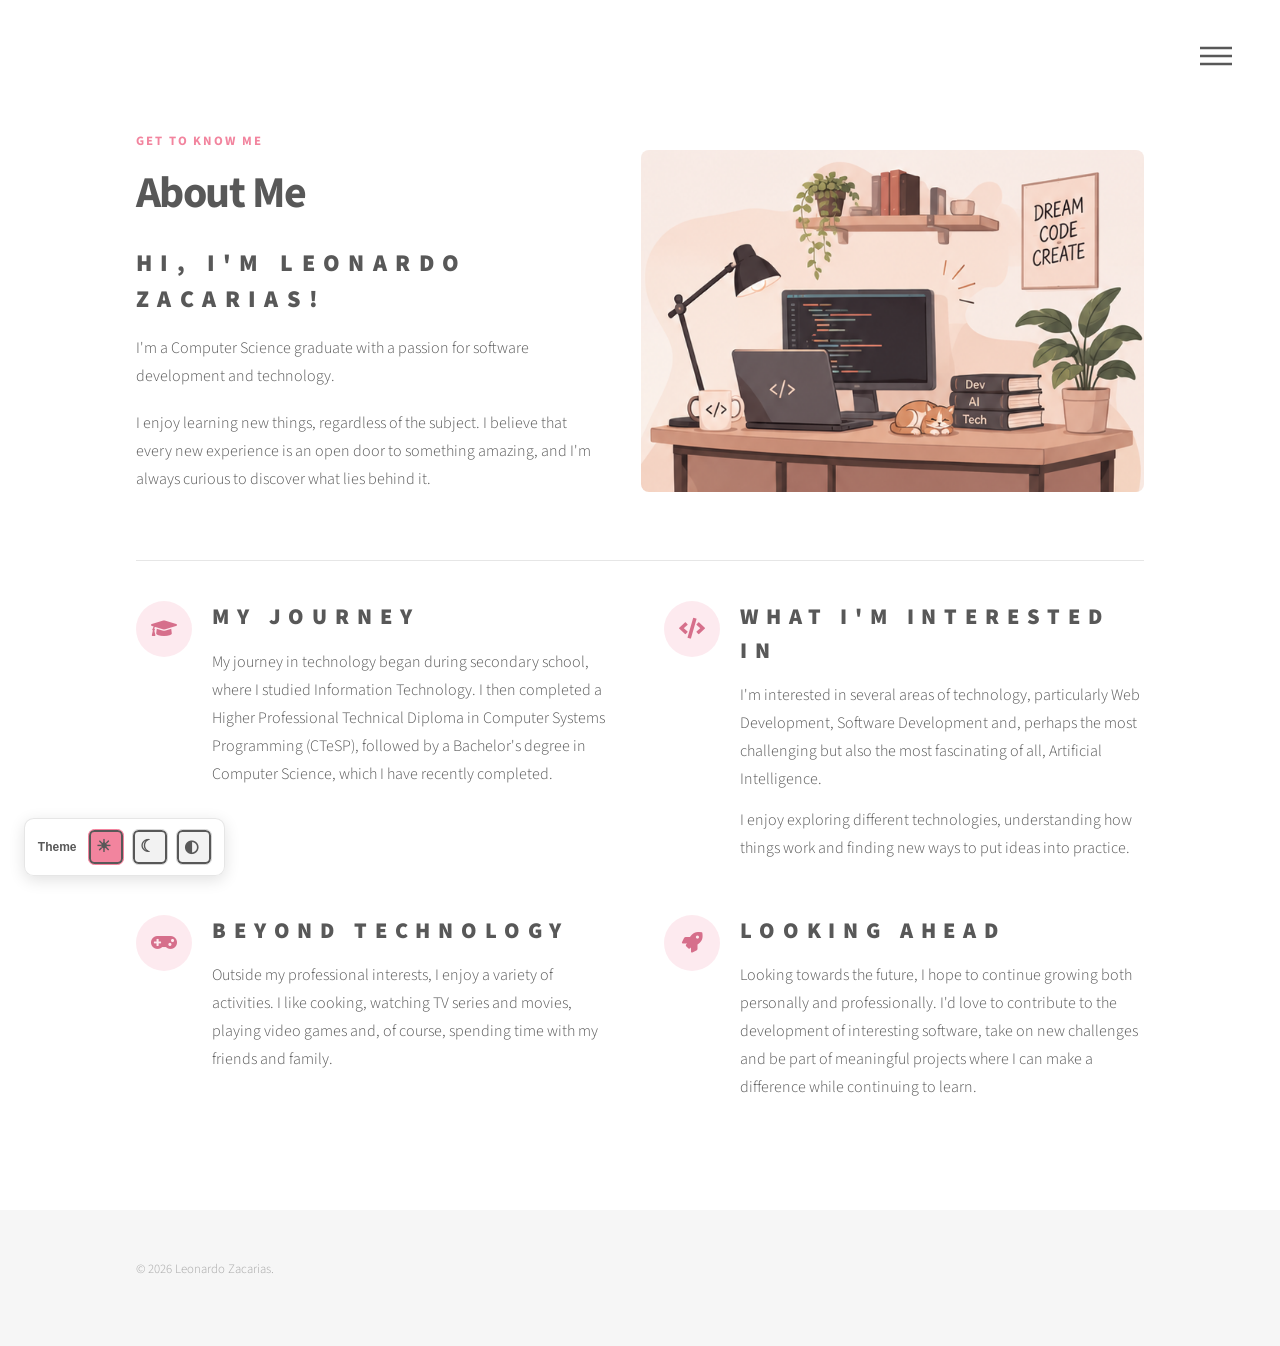
==== about.html @ f0581ea4 "About me" ====
<!DOCTYPE HTML>
<html lang="en">
<head>
    <title>About Me - Leonardo Zacarias</title>
    <meta charset="utf-8" />
    <meta name="viewport" content="width=device-width, initial-scale=1, user-scalable=no" />

    <link rel="stylesheet" href="assets/css/main.css" />
    <link rel="stylesheet" href="assets/css/about.css" />
    <link rel="stylesheet" href="assets/css/theme.css" />

    <script src="assets/js/theme.js" defer></script>

    <noscript>
        <link rel="stylesheet" href="assets/css/noscript.css" />
    </noscript>
</head>

<body class="is-preload">

    <div id="wrapper">

        <header id="header">
            <div class="inner">
                <nav>
                    <ul>
                        <li><a href="#menu">Menu</a></li>
                    </ul>
                </nav>
            </div>
        </header>

        <nav id="menu">
            <h2>Menu</h2>
            <ul>
                <li><a href="index.html">Home</a></li>
                <li><a href="about.html">About Me</a></li>
                <li><a href="skill.html">Skills</a></li>
                <li><a href="#">Projects</a></li>
            </ul>
        </nav>

        <div id="main">
            <div class="inner about-page">

                <section class="about-hero">
                    <div class="about-introduction">
                        <span class="about-eyebrow">GET TO KNOW ME</span>

                        <h1>About Me</h1>

                        <h2>Hi, I'm Leonardo Zacarias!</h2>

                        <p>
                            I'm a Computer Science graduate with a passion
                            for software development and technology.
                        </p>

                        <p>
                            I enjoy learning new things, regardless of the subject.
                            I believe that every new experience is an open door
                            to something amazing, and I'm always curious to
                            discover what lies behind it.
                        </p>
                    </div>

                    <div class="about-workspace">
                        <img
                            src="images/workspace-illustration.png"
                            alt="Illustration of a cosy programming workspace"
                        />
                    </div>
                </section>

                <div class="about-divider"></div>

                <section class="about-grid">

                    <article class="about-card">
                        <span class="about-icon icon solid fa-graduation-cap"></span>
                        <div>
                            <h2>My Journey</h2>
                            <p>
                                My journey in technology began during secondary
                                school, where I studied Information Technology.
                                I then completed a Higher Professional Technical
                                Diploma in Computer Systems Programming (CTeSP),
                                followed by a Bachelor's degree in Computer Science,
                                which I have recently completed.
                            </p>
                        </div>
                    </article>

                    <article class="about-card">
                        <span class="about-icon icon solid fa-code"></span>
                        <div>
                            <h2>What I'm Interested In</h2>
                            <p>
                                I'm interested in several areas of technology,
                                particularly Web Development, Software Development
                                and, perhaps the most challenging but also the most
                                fascinating of all, Artificial Intelligence.
                            </p>
                            <p>
                                I enjoy exploring different technologies,
                                understanding how things work and finding new
                                ways to put ideas into practice.
                            </p>
                        </div>
                    </article>

                    <article class="about-card">
                        <span class="about-icon icon solid fa-gamepad"></span>
                        <div>
                            <h2>Beyond Technology</h2>
                            <p>
                                Outside my professional interests, I enjoy a
                                variety of activities. I like cooking, watching
                                TV series and movies, playing video games and,
                                of course, spending time with my friends and family.
                            </p>
                        </div>
                    </article>

                    <article class="about-card">
                        <span class="about-icon icon solid fa-rocket"></span>
                        <div>
                            <h2>Looking Ahead</h2>
                            <p>
                                Looking towards the future, I hope to continue
                                growing both personally and professionally.
                                I'd love to contribute to the development of
                                interesting software, take on new challenges
                                and be part of meaningful projects where I can
                                make a difference while continuing to learn.
                            </p>
                        </div>
                    </article>

                </section>

            </div>
        </div>

        <div class="theme-switcher" role="group" aria-label="Choose colour theme">
            <span class="theme-switcher-label">Theme</span>

            <button type="button" data-theme-choice="light"
                    aria-label="Light mode" aria-pressed="true" title="Light mode">
                ☀
            </button>

            <button type="button" data-theme-choice="dark"
                    aria-label="Dark mode" aria-pressed="false" title="Dark mode">
                ☾
            </button>

            <button type="button" data-theme-choice="grey"
                    aria-label="Grey mode" aria-pressed="false" title="Grey mode">
                ◐
            </button>
        </div>

        <footer id="footer">
            <div class="inner">
                <ul class="copyright">
                    <li>&copy; 2026 Leonardo Zacarias.</li>
                </ul>
            </div>
        </footer>

    </div>

    <script src="assets/js/jquery.min.js"></script>
    <script src="assets/js/browser.min.js"></script>
    <script src="assets/js/breakpoints.min.js"></script>
    <script src="assets/js/util.js"></script>
    <script src="assets/js/main.js"></script>

</body>
</html>
---- assets/css/main.css ----
@import url(fontawesome-all.min.css);
@import url("https://fonts.googleapis.com/css?family=Source+Sans+Pro:300,700,900");


html, body, div, span, applet, object,
iframe, h1, h2, h3, h4, h5, h6, p, blockquote,
pre, a, abbr, acronym, address, big, cite,
code, del, dfn, em, img, ins, kbd, q, s, samp,
small, strike, strong, sub, sup, tt, var, b,
u, i, center, dl, dt, dd, ol, ul, li, fieldset,
form, label, legend, table, caption, tbody,
tfoot, thead, tr, th, td, article, aside,
canvas, details, embed, figure, figcaption,
footer, header, hgroup, menu, nav, output, ruby,
section, summary, time, mark, audio, video {
	margin: 0;
	padding: 0;
	border: 0;
	font-size: 100%;
	font: inherit;
	vertical-align: baseline;}

article, aside, details, figcaption, figure,
footer, header, hgroup, menu, nav, section {
	display: block;}

body {
	line-height: 1;
}

ol, ul {
	list-style: none;
}

blockquote, q {
	quotes: none;
}

	blockquote:before, blockquote:after, q:before, q:after {
		content: '';
		content: none;
	}

table {
	border-collapse: collapse;
	border-spacing: 0;
}

body {
	-webkit-text-size-adjust: none;
}

mark {
	background-color: transparent;
	color: inherit;
}

input::-moz-focus-inner {
	border: 0;
	padding: 0;
}

input, select, textarea {
	-moz-appearance: none;
	-webkit-appearance: none;
	-ms-appearance: none;
	appearance: none;
}

/* Basic */

	@-ms-viewport {
		width: device-width;
	}

	body {
		-ms-overflow-style: scrollbar;
	}

	@media screen and (max-width: 480px) {

		html, body {
			min-width: 320px;
		}

	}

	html {
		box-sizing: border-box;
	}

	*, *:before, *:after {
		box-sizing: inherit;
	}

	body {
		background: #ffffff;
	}

		body.is-preload *, body.is-preload *:before, body.is-preload *:after {
			-moz-animation: none !important;
			-webkit-animation: none !important;
			-ms-animation: none !important;
			animation: none !important;
			-moz-transition: none !important;
			-webkit-transition: none !important;
			-ms-transition: none !important;
			transition: none !important;
		}

/* Type */

	body, input, select, textarea {
		color: #585858;
		font-family: "Source Sans Pro", Helvetica, sans-serif;
		font-size: 16pt;
		font-weight: 300;
		line-height: 1.75;
	}

		@media screen and (max-width: 1680px) {

			body, input, select, textarea {
				font-size: 14pt;
			}

		}

		@media screen and (max-width: 1280px) {

			body, input, select, textarea {
				font-size: 12pt;
			}

		}

	a {
		-moz-transition: border-bottom-color 0.2s ease, color 0.2s ease;
		-webkit-transition: border-bottom-color 0.2s ease, color 0.2s ease;
		-ms-transition: border-bottom-color 0.2s ease, color 0.2s ease;
		transition: border-bottom-color 0.2s ease, color 0.2s ease;
		text-decoration: none;
		color: #585858;
		border-bottom: dotted 1px rgba(88, 88, 88, 0.5);
	}

		a:hover {
			border-bottom-color: transparent;
			color: #f2849e !important;
		}

	strong, b {
		font-weight: 900;
	}

	em, i {
		font-style: italic;
	}

	p {
		margin: 0 0 2em 0;
	}

	h1 {
		font-size: 2.75em;
		font-weight: 700;
		line-height: 1.3;
		margin: 0 0 1em 0;
		letter-spacing: -0.035em;
	}

		h1 a {
			color: inherit;
		}

		@media screen and (max-width: 736px) {

			h1 {
				font-size: 2em;
				margin: 0 0 1em 0;
			}

		}

		@media screen and (max-width: 360px) {

			h1 {
				font-size: 1.75em;
			}

		}

	h2, h3, h4, h5, h6 {
		font-weight: 900;
		line-height: 1.5;
		margin: 0 0 2em 0;
		text-transform: uppercase;
		letter-spacing: 0.35em;
	}

		h2 a, h3 a, h4 a, h5 a, h6 a {
			color: inherit;
		}

	h2 {
		font-size: 1.1em;
	}

	h3 {
		font-size: 1em;
	}

	h4 {
		font-size: 0.8em;
	}

	h5 {
		font-size: 0.8em;
	}

	h6 {
		font-size: 0.8em;
	}

	@media screen and (max-width: 980px) {

		h1 br, h2 br, h3 br, h4 br, h5 br, h6 br {
			display: none;
		}

	}

	@media screen and (max-width: 736px) {

		h2 {
			font-size: 1em;
		}

		h3 {
			font-size: 0.8em;
		}

	}

	sub {
		font-size: 0.8em;
		position: relative;
		top: 0.5em;
	}

	sup {
		font-size: 0.8em;
		position: relative;
		top: -0.5em;
	}

	blockquote {
		border-left: solid 4px #c9c9c9;
		font-style: italic;
		margin: 0 0 2em 0;
		padding: 0.5em 0 0.5em 2em;
	}

	code {
		background: rgba(144, 144, 144, 0.075);
		border-radius: 4px;
		border: solid 1px #c9c9c9;
		font-family: "Courier New", monospace;
		font-size: 0.9em;
		margin: 0 0.25em;
		padding: 0.25em 0.65em;
	}

	pre {
		-webkit-overflow-scrolling: touch;
		font-family: "Courier New", monospace;
		font-size: 0.9em;
		margin: 0 0 2em 0;
	}

		pre code {
			display: block;
			line-height: 1.75;
			padding: 1em 1.5em;
			overflow-x: auto;
		}

	hr {
		border: 0;
		border-bottom: solid 1px #c9c9c9;
		margin: 2em 0;
	}

		hr.major {
			margin: 3em 0;
		}

	.align-left {
		text-align: left;
	}

	.align-center {
		text-align: center;
	}

	.align-right {
		text-align: right;
	}

/* Row */

	.row {
		display: flex;
		flex-wrap: wrap;
		box-sizing: border-box;
		align-items: stretch;
	}

		.row > * {
			box-sizing: border-box;
		}

		.row.gtr-uniform > * > :last-child {
			margin-bottom: 0;
		}

		.row.aln-left {
			justify-content: flex-start;
		}

		.row.aln-center {
			justify-content: center;
		}

		.row.aln-right {
			justify-content: flex-end;
		}

		.row.aln-top {
			align-items: flex-start;
		}

		.row.aln-middle {
			align-items: center;
		}

		.row.aln-bottom {
			align-items: flex-end;
		}

		.row > .imp {
			order: -1;
		}

		.row > .col-1 {
			width: 8.33333%;
		}

		.row > .off-1 {
			margin-left: 8.33333%;
		}

		.row > .col-2 {
			width: 16.66667%;
		}

		.row > .off-2 {
			margin-left: 16.66667%;
		}

		.row > .col-3 {
			width: 25%;
		}

		.row > .off-3 {
			margin-left: 25%;
		}

		.row > .col-4 {
			width: 33.33333%;
		}

		.row > .off-4 {
			margin-left: 33.33333%;
		}

		.row > .col-5 {
			width: 41.66667%;
		}

		.row > .off-5 {
			margin-left: 41.66667%;
		}

		.row > .col-6 {
			width: 50%;
		}

		.row > .off-6 {
			margin-left: 50%;
		}

		.row > .col-7 {
			width: 58.33333%;
		}

		.row > .off-7 {
			margin-left: 58.33333%;
		}

		.row > .col-8 {
			width: 66.66667%;
		}

		.row > .off-8 {
			margin-left: 66.66667%;
		}

		.row > .col-9 {
			width: 75%;
		}

		.row > .off-9 {
			margin-left: 75%;
		}

		.row > .col-10 {
			width: 83.33333%;
		}

		.row > .off-10 {
			margin-left: 83.33333%;
		}

		.row > .col-11 {
			width: 91.66667%;
		}

		.row > .off-11 {
			margin-left: 91.66667%;
		}

		.row > .col-12 {
			width: 100%;
		}

		.row > .off-12 {
			margin-left: 100%;
		}

		.row.gtr-0 {
			margin-top: 0;
			margin-left: 0em;
		}

			.row.gtr-0 > * {
				padding: 0 0 0 0em;
			}

			.row.gtr-0.gtr-uniform {
				margin-top: 0em;
			}

				.row.gtr-0.gtr-uniform > * {
					padding-top: 0em;
				}

		.row.gtr-25 {
			margin-top: 0;
			margin-left: -0.5em;
		}

			.row.gtr-25 > * {
				padding: 0 0 0 0.5em;
			}

			.row.gtr-25.gtr-uniform {
				margin-top: -0.5em;
			}

				.row.gtr-25.gtr-uniform > * {
					padding-top: 0.5em;
				}

		.row.gtr-50 {
			margin-top: 0;
			margin-left: -1em;
		}

			.row.gtr-50 > * {
				padding: 0 0 0 1em;
			}

			.row.gtr-50.gtr-uniform {
				margin-top: -1em;
			}

				.row.gtr-50.gtr-uniform > * {
					padding-top: 1em;
				}

		.row {
			margin-top: 0;
			margin-left: -2em;
		}

			.row > * {
				padding: 0 0 0 2em;
			}

			.row.gtr-uniform {
				margin-top: -2em;
			}

				.row.gtr-uniform > * {
					padding-top: 2em;
				}

		.row.gtr-150 {
			margin-top: 0;
			margin-left: -3em;
		}

			.row.gtr-150 > * {
				padding: 0 0 0 3em;
			}

			.row.gtr-150.gtr-uniform {
				margin-top: -3em;
			}

				.row.gtr-150.gtr-uniform > * {
					padding-top: 3em;
				}

		.row.gtr-200 {
			margin-top: 0;
			margin-left: -4em;
		}

			.row.gtr-200 > * {
				padding: 0 0 0 4em;
			}

			.row.gtr-200.gtr-uniform {
				margin-top: -4em;
			}

				.row.gtr-200.gtr-uniform > * {
					padding-top: 4em;
				}

		@media screen and (max-width: 1680px) {

			.row {
				display: flex;
				flex-wrap: wrap;
				box-sizing: border-box;
				align-items: stretch;
			}

				.row > * {
					box-sizing: border-box;
				}

				.row.gtr-uniform > * > :last-child {
					margin-bottom: 0;
				}

				.row.aln-left {
					justify-content: flex-start;
				}

				.row.aln-center {
					justify-content: center;
				}

				.row.aln-right {
					justify-content: flex-end;
				}

				.row.aln-top {
					align-items: flex-start;
				}

				.row.aln-middle {
					align-items: center;
				}

				.row.aln-bottom {
					align-items: flex-end;
				}

				.row > .imp-xlarge {
					order: -1;
				}

				.row > .col-1-xlarge {
					width: 8.33333%;
				}

				.row > .off-1-xlarge {
					margin-left: 8.33333%;
				}

				.row > .col-2-xlarge {
					width: 16.66667%;
				}

				.row > .off-2-xlarge {
					margin-left: 16.66667%;
				}

				.row > .col-3-xlarge {
					width: 25%;
				}

				.row > .off-3-xlarge {
					margin-left: 25%;
				}

				.row > .col-4-xlarge {
					width: 33.33333%;
				}

				.row > .off-4-xlarge {
					margin-left: 33.33333%;
				}

				.row > .col-5-xlarge {
					width: 41.66667%;
				}

				.row > .off-5-xlarge {
					margin-left: 41.66667%;
				}

				.row > .col-6-xlarge {
					width: 50%;
				}

				.row > .off-6-xlarge {
					margin-left: 50%;
				}

				.row > .col-7-xlarge {
					width: 58.33333%;
				}

				.row > .off-7-xlarge {
					margin-left: 58.33333%;
				}

				.row > .col-8-xlarge {
					width: 66.66667%;
				}

				.row > .off-8-xlarge {
					margin-left: 66.66667%;
				}

				.row > .col-9-xlarge {
					width: 75%;
				}

				.row > .off-9-xlarge {
					margin-left: 75%;
				}

				.row > .col-10-xlarge {
					width: 83.33333%;
				}

				.row > .off-10-xlarge {
					margin-left: 83.33333%;
				}

				.row > .col-11-xlarge {
					width: 91.66667%;
				}

				.row > .off-11-xlarge {
					margin-left: 91.66667%;
				}

				.row > .col-12-xlarge {
					width: 100%;
				}

				.row > .off-12-xlarge {
					margin-left: 100%;
				}

				.row.gtr-0 {
					margin-top: 0;
					margin-left: 0em;
				}

					.row.gtr-0 > * {
						padding: 0 0 0 0em;
					}

					.row.gtr-0.gtr-uniform {
						margin-top: 0em;
					}

						.row.gtr-0.gtr-uniform > * {
							padding-top: 0em;
						}

				.row.gtr-25 {
					margin-top: 0;
					margin-left: -0.5em;
				}

					.row.gtr-25 > * {
						padding: 0 0 0 0.5em;
					}

					.row.gtr-25.gtr-uniform {
						margin-top: -0.5em;
					}

						.row.gtr-25.gtr-uniform > * {
							padding-top: 0.5em;
						}

				.row.gtr-50 {
					margin-top: 0;
					margin-left: -1em;
				}

					.row.gtr-50 > * {
						padding: 0 0 0 1em;
					}

					.row.gtr-50.gtr-uniform {
						margin-top: -1em;
					}

						.row.gtr-50.gtr-uniform > * {
							padding-top: 1em;
						}

				.row {
					margin-top: 0;
					margin-left: -2em;
				}

					.row > * {
						padding: 0 0 0 2em;
					}

					.row.gtr-uniform {
						margin-top: -2em;
					}

						.row.gtr-uniform > * {
							padding-top: 2em;
						}

				.row.gtr-150 {
					margin-top: 0;
					margin-left: -3em;
				}

					.row.gtr-150 > * {
						padding: 0 0 0 3em;
					}

					.row.gtr-150.gtr-uniform {
						margin-top: -3em;
					}

						.row.gtr-150.gtr-uniform > * {
							padding-top: 3em;
						}

				.row.gtr-200 {
					margin-top: 0;
					margin-left: -4em;
				}

					.row.gtr-200 > * {
						padding: 0 0 0 4em;
					}

					.row.gtr-200.gtr-uniform {
						margin-top: -4em;
					}

						.row.gtr-200.gtr-uniform > * {
							padding-top: 4em;
						}

		}

		@media screen and (max-width: 1280px) {

			.row {
				display: flex;
				flex-wrap: wrap;
				box-sizing: border-box;
				align-items: stretch;
			}

				.row > * {
					box-sizing: border-box;
				}

				.row.gtr-uniform > * > :last-child {
					margin-bottom: 0;
				}

				.row.aln-left {
					justify-content: flex-start;
				}

				.row.aln-center {
					justify-content: center;
				}

				.row.aln-right {
					justify-content: flex-end;
				}

				.row.aln-top {
					align-items: flex-start;
				}

				.row.aln-middle {
					align-items: center;
				}

				.row.aln-bottom {
					align-items: flex-end;
				}

				.row > .imp-large {
					order: -1;
				}

				.row > .col-1-large {
					width: 8.33333%;
				}

				.row > .off-1-large {
					margin-left: 8.33333%;
				}

				.row > .col-2-large {
					width: 16.66667%;
				}

				.row > .off-2-large {
					margin-left: 16.66667%;
				}

				.row > .col-3-large {
					width: 25%;
				}

				.row > .off-3-large {
					margin-left: 25%;
				}

				.row > .col-4-large {
					width: 33.33333%;
				}

				.row > .off-4-large {
					margin-left: 33.33333%;
				}

				.row > .col-5-large {
					width: 41.66667%;
				}

				.row > .off-5-large {
					margin-left: 41.66667%;
				}

				.row > .col-6-large {
					width: 50%;
				}

				.row > .off-6-large {
					margin-left: 50%;
				}

				.row > .col-7-large {
					width: 58.33333%;
				}

				.row > .off-7-large {
					margin-left: 58.33333%;
				}

				.row > .col-8-large {
					width: 66.66667%;
				}

				.row > .off-8-large {
					margin-left: 66.66667%;
				}

				.row > .col-9-large {
					width: 75%;
				}

				.row > .off-9-large {
					margin-left: 75%;
				}

				.row > .col-10-large {
					width: 83.33333%;
				}

				.row > .off-10-large {
					margin-left: 83.33333%;
				}

				.row > .col-11-large {
					width: 91.66667%;
				}

				.row > .off-11-large {
					margin-left: 91.66667%;
				}

				.row > .col-12-large {
					width: 100%;
				}

				.row > .off-12-large {
					margin-left: 100%;
				}

				.row.gtr-0 {
					margin-top: 0;
					margin-left: 0em;
				}

					.row.gtr-0 > * {
						padding: 0 0 0 0em;
					}

					.row.gtr-0.gtr-uniform {
						margin-top: 0em;
					}

						.row.gtr-0.gtr-uniform > * {
							padding-top: 0em;
						}

				.row.gtr-25 {
					margin-top: 0;
					margin-left: -0.5em;
				}

					.row.gtr-25 > * {
						padding: 0 0 0 0.5em;
					}

					.row.gtr-25.gtr-uniform {
						margin-top: -0.5em;
					}

						.row.gtr-25.gtr-uniform > * {
							padding-top: 0.5em;
						}

				.row.gtr-50 {
					margin-top: 0;
					margin-left: -1em;
				}

					.row.gtr-50 > * {
						padding: 0 0 0 1em;
					}

					.row.gtr-50.gtr-uniform {
						margin-top: -1em;
					}

						.row.gtr-50.gtr-uniform > * {
							padding-top: 1em;
						}

				.row {
					margin-top: 0;
					margin-left: -2em;
				}

					.row > * {
						padding: 0 0 0 2em;
					}

					.row.gtr-uniform {
						margin-top: -2em;
					}

						.row.gtr-uniform > * {
							padding-top: 2em;
						}

				.row.gtr-150 {
					margin-top: 0;
					margin-left: -3em;
				}

					.row.gtr-150 > * {
						padding: 0 0 0 3em;
					}

					.row.gtr-150.gtr-uniform {
						margin-top: -3em;
					}

						.row.gtr-150.gtr-uniform > * {
							padding-top: 3em;
						}

				.row.gtr-200 {
					margin-top: 0;
					margin-left: -4em;
				}

					.row.gtr-200 > * {
						padding: 0 0 0 4em;
					}

					.row.gtr-200.gtr-uniform {
						margin-top: -4em;
					}

						.row.gtr-200.gtr-uniform > * {
							padding-top: 4em;
						}

		}

		@media screen and (max-width: 980px) {

			.row {
				display: flex;
				flex-wrap: wrap;
				box-sizing: border-box;
				align-items: stretch;
			}

				.row > * {
					box-sizing: border-box;
				}

				.row.gtr-uniform > * > :last-child {
					margin-bottom: 0;
				}

				.row.aln-left {
					justify-content: flex-start;
				}

				.row.aln-center {
					justify-content: center;
				}

				.row.aln-right {
					justify-content: flex-end;
				}

				.row.aln-top {
					align-items: flex-start;
				}

				.row.aln-middle {
					align-items: center;
				}

				.row.aln-bottom {
					align-items: flex-end;
				}

				.row > .imp-medium {
					order: -1;
				}

				.row > .col-1-medium {
					width: 8.33333%;
				}

				.row > .off-1-medium {
					margin-left: 8.33333%;
				}

				.row > .col-2-medium {
					width: 16.66667%;
				}

				.row > .off-2-medium {
					margin-left: 16.66667%;
				}

				.row > .col-3-medium {
					width: 25%;
				}

				.row > .off-3-medium {
					margin-left: 25%;
				}

				.row > .col-4-medium {
					width: 33.33333%;
				}

				.row > .off-4-medium {
					margin-left: 33.33333%;
				}

				.row > .col-5-medium {
					width: 41.66667%;
				}

				.row > .off-5-medium {
					margin-left: 41.66667%;
				}

				.row > .col-6-medium {
					width: 50%;
				}

				.row > .off-6-medium {
					margin-left: 50%;
				}

				.row > .col-7-medium {
					width: 58.33333%;
				}

				.row > .off-7-medium {
					margin-left: 58.33333%;
				}

				.row > .col-8-medium {
					width: 66.66667%;
				}

				.row > .off-8-medium {
					margin-left: 66.66667%;
				}

				.row > .col-9-medium {
					width: 75%;
				}

				.row > .off-9-medium {
					margin-left: 75%;
				}

				.row > .col-10-medium {
					width: 83.33333%;
				}

				.row > .off-10-medium {
					margin-left: 83.33333%;
				}

				.row > .col-11-medium {
					width: 91.66667%;
				}

				.row > .off-11-medium {
					margin-left: 91.66667%;
				}

				.row > .col-12-medium {
					width: 100%;
				}

				.row > .off-12-medium {
					margin-left: 100%;
				}

				.row.gtr-0 {
					margin-top: 0;
					margin-left: 0em;
				}

					.row.gtr-0 > * {
						padding: 0 0 0 0em;
					}

					.row.gtr-0.gtr-uniform {
						margin-top: 0em;
					}

						.row.gtr-0.gtr-uniform > * {
							padding-top: 0em;
						}

				.row.gtr-25 {
					margin-top: 0;
					margin-left: -0.375em;
				}

					.row.gtr-25 > * {
						padding: 0 0 0 0.375em;
					}

					.row.gtr-25.gtr-uniform {
						margin-top: -0.375em;
					}

						.row.gtr-25.gtr-uniform > * {
							padding-top: 0.375em;
						}

				.row.gtr-50 {
					margin-top: 0;
					margin-left: -0.75em;
				}

					.row.gtr-50 > * {
						padding: 0 0 0 0.75em;
					}

					.row.gtr-50.gtr-uniform {
						margin-top: -0.75em;
					}

						.row.gtr-50.gtr-uniform > * {
							padding-top: 0.75em;
						}

				.row {
					margin-top: 0;
					margin-left: -1.5em;
				}

					.row > * {
						padding: 0 0 0 1.5em;
					}

					.row.gtr-uniform {
						margin-top: -1.5em;
					}

						.row.gtr-uniform > * {
							padding-top: 1.5em;
						}

				.row.gtr-150 {
					margin-top: 0;
					margin-left: -2.25em;
				}

					.row.gtr-150 > * {
						padding: 0 0 0 2.25em;
					}

					.row.gtr-150.gtr-uniform {
						margin-top: -2.25em;
					}

						.row.gtr-150.gtr-uniform > * {
							padding-top: 2.25em;
						}

				.row.gtr-200 {
					margin-top: 0;
					margin-left: -3em;
				}

					.row.gtr-200 > * {
						padding: 0 0 0 3em;
					}

					.row.gtr-200.gtr-uniform {
						margin-top: -3em;
					}

						.row.gtr-200.gtr-uniform > * {
							padding-top: 3em;
						}

		}

		@media screen and (max-width: 736px) {

			.row {
				display: flex;
				flex-wrap: wrap;
				box-sizing: border-box;
				align-items: stretch;
			}

				.row > * {
					box-sizing: border-box;
				}

				.row.gtr-uniform > * > :last-child {
					margin-bottom: 0;
				}

				.row.aln-left {
					justify-content: flex-start;
				}

				.row.aln-center {
					justify-content: center;
				}

				.row.aln-right {
					justify-content: flex-end;
				}

				.row.aln-top {
					align-items: flex-start;
				}

				.row.aln-middle {
					align-items: center;
				}

				.row.aln-bottom {
					align-items: flex-end;
				}

				.row > .imp-small {
					order: -1;
				}

				.row > .col-1-small {
					width: 8.33333%;
				}

				.row > .off-1-small {
					margin-left: 8.33333%;
				}

				.row > .col-2-small {
					width: 16.66667%;
				}

				.row > .off-2-small {
					margin-left: 16.66667%;
				}

				.row > .col-3-small {
					width: 25%;
				}

				.row > .off-3-small {
					margin-left: 25%;
				}

				.row > .col-4-small {
					width: 33.33333%;
				}

				.row > .off-4-small {
					margin-left: 33.33333%;
				}

				.row > .col-5-small {
					width: 41.66667%;
				}

				.row > .off-5-small {
					margin-left: 41.66667%;
				}

				.row > .col-6-small {
					width: 50%;
				}

				.row > .off-6-small {
					margin-left: 50%;
				}

				.row > .col-7-small {
					width: 58.33333%;
				}

				.row > .off-7-small {
					margin-left: 58.33333%;
				}

				.row > .col-8-small {
					width: 66.66667%;
				}

				.row > .off-8-small {
					margin-left: 66.66667%;
				}

				.row > .col-9-small {
					width: 75%;
				}

				.row > .off-9-small {
					margin-left: 75%;
				}

				.row > .col-10-small {
					width: 83.33333%;
				}

				.row > .off-10-small {
					margin-left: 83.33333%;
				}

				.row > .col-11-small {
					width: 91.66667%;
				}

				.row > .off-11-small {
					margin-left: 91.66667%;
				}

				.row > .col-12-small {
					width: 100%;
				}

				.row > .off-12-small {
					margin-left: 100%;
				}

				.row.gtr-0 {
					margin-top: 0;
					margin-left: 0em;
				}

					.row.gtr-0 > * {
						padding: 0 0 0 0em;
					}

					.row.gtr-0.gtr-uniform {
						margin-top: 0em;
					}

						.row.gtr-0.gtr-uniform > * {
							padding-top: 0em;
						}

				.row.gtr-25 {
					margin-top: 0;
					margin-left: -0.25em;
				}

					.row.gtr-25 > * {
						padding: 0 0 0 0.25em;
					}

					.row.gtr-25.gtr-uniform {
						margin-top: -0.25em;
					}

						.row.gtr-25.gtr-uniform > * {
							padding-top: 0.25em;
						}

				.row.gtr-50 {
					margin-top: 0;
					margin-left: -0.5em;
				}

					.row.gtr-50 > * {
						padding: 0 0 0 0.5em;
					}

					.row.gtr-50.gtr-uniform {
						margin-top: -0.5em;
					}

						.row.gtr-50.gtr-uniform > * {
							padding-top: 0.5em;
						}

				.row {
					margin-top: 0;
					margin-left: -1em;
				}

					.row > * {
						padding: 0 0 0 1em;
					}

					.row.gtr-uniform {
						margin-top: -1em;
					}

						.row.gtr-uniform > * {
							padding-top: 1em;
						}

				.row.gtr-150 {
					margin-top: 0;
					margin-left: -1.5em;
				}

					.row.gtr-150 > * {
						padding: 0 0 0 1.5em;
					}

					.row.gtr-150.gtr-uniform {
						margin-top: -1.5em;
					}

						.row.gtr-150.gtr-uniform > * {
							padding-top: 1.5em;
						}

				.row.gtr-200 {
					margin-top: 0;
					margin-left: -2em;
				}

					.row.gtr-200 > * {
						padding: 0 0 0 2em;
					}

					.row.gtr-200.gtr-uniform {
						margin-top: -2em;
					}

						.row.gtr-200.gtr-uniform > * {
							padding-top: 2em;
						}

		}

		@media screen and (max-width: 480px) {

			.row {
				display: flex;
				flex-wrap: wrap;
				box-sizing: border-box;
				align-items: stretch;
			}

				.row > * {
					box-sizing: border-box;
				}

				.row.gtr-uniform > * > :last-child {
					margin-bottom: 0;
				}

				.row.aln-left {
					justify-content: flex-start;
				}

				.row.aln-center {
					justify-content: center;
				}

				.row.aln-right {
					justify-content: flex-end;
				}

				.row.aln-top {
					align-items: flex-start;
				}

				.row.aln-middle {
					align-items: center;
				}

				.row.aln-bottom {
					align-items: flex-end;
				}

				.row > .imp-xsmall {
					order: -1;
				}

				.row > .col-1-xsmall {
					width: 8.33333%;
				}

				.row > .off-1-xsmall {
					margin-left: 8.33333%;
				}

				.row > .col-2-xsmall {
					width: 16.66667%;
				}

				.row > .off-2-xsmall {
					margin-left: 16.66667%;
				}

				.row > .col-3-xsmall {
					width: 25%;
				}

				.row > .off-3-xsmall {
					margin-left: 25%;
				}

				.row > .col-4-xsmall {
					width: 33.33333%;
				}

				.row > .off-4-xsmall {
					margin-left: 33.33333%;
				}

				.row > .col-5-xsmall {
					width: 41.66667%;
				}

				.row > .off-5-xsmall {
					margin-left: 41.66667%;
				}

				.row > .col-6-xsmall {
					width: 50%;
				}

				.row > .off-6-xsmall {
					margin-left: 50%;
				}

				.row > .col-7-xsmall {
					width: 58.33333%;
				}

				.row > .off-7-xsmall {
					margin-left: 58.33333%;
				}

				.row > .col-8-xsmall {
					width: 66.66667%;
				}

				.row > .off-8-xsmall {
					margin-left: 66.66667%;
				}

				.row > .col-9-xsmall {
					width: 75%;
				}

				.row > .off-9-xsmall {
					margin-left: 75%;
				}

				.row > .col-10-xsmall {
					width: 83.33333%;
				}

				.row > .off-10-xsmall {
					margin-left: 83.33333%;
				}

				.row > .col-11-xsmall {
					width: 91.66667%;
				}

				.row > .off-11-xsmall {
					margin-left: 91.66667%;
				}

				.row > .col-12-xsmall {
					width: 100%;
				}

				.row > .off-12-xsmall {
					margin-left: 100%;
				}

				.row.gtr-0 {
					margin-top: 0;
					margin-left: 0em;
				}

					.row.gtr-0 > * {
						padding: 0 0 0 0em;
					}

					.row.gtr-0.gtr-uniform {
						margin-top: 0em;
					}

						.row.gtr-0.gtr-uniform > * {
							padding-top: 0em;
						}

				.row.gtr-25 {
					margin-top: 0;
					margin-left: -0.25em;
				}

					.row.gtr-25 > * {
						padding: 0 0 0 0.25em;
					}

					.row.gtr-25.gtr-uniform {
						margin-top: -0.25em;
					}

						.row.gtr-25.gtr-uniform > * {
							padding-top: 0.25em;
						}

				.row.gtr-50 {
					margin-top: 0;
					margin-left: -0.5em;
				}

					.row.gtr-50 > * {
						padding: 0 0 0 0.5em;
					}

					.row.gtr-50.gtr-uniform {
						margin-top: -0.5em;
					}

						.row.gtr-50.gtr-uniform > * {
							padding-top: 0.5em;
						}

				.row {
					margin-top: 0;
					margin-left: -1em;
				}

					.row > * {
						padding: 0 0 0 1em;
					}

					.row.gtr-uniform {
						margin-top: -1em;
					}

						.row.gtr-uniform > * {
							padding-top: 1em;
						}

				.row.gtr-150 {
					margin-top: 0;
					margin-left: -1.5em;
				}

					.row.gtr-150 > * {
						padding: 0 0 0 1.5em;
					}

					.row.gtr-150.gtr-uniform {
						margin-top: -1.5em;
					}

						.row.gtr-150.gtr-uniform > * {
							padding-top: 1.5em;
						}

				.row.gtr-200 {
					margin-top: 0;
					margin-left: -2em;
				}

					.row.gtr-200 > * {
						padding: 0 0 0 2em;
					}

					.row.gtr-200.gtr-uniform {
						margin-top: -2em;
					}

						.row.gtr-200.gtr-uniform > * {
							padding-top: 2em;
						}

		}

/* Section/Article */

	section.special, article.special {
		text-align: center;
	}

	header p {
		margin-top: -1em;
	}

	@media screen and (max-width: 736px) {

		header p {
			margin-top: 0;
		}

	}

/* Icon */

	.icon {
		text-decoration: none;
		border-bottom: none;
		position: relative;
	}

		.icon:before {
			-moz-osx-font-smoothing: grayscale;
			-webkit-font-smoothing: antialiased;
			display: inline-block;
			font-style: normal;
			font-variant: normal;
			text-rendering: auto;
			line-height: 1;
			text-transform: none !important;
			font-family: 'Font Awesome 5 Free';
			font-weight: 400;
		}

		.icon > .label {
			display: none;
		}

		.icon:before {
			line-height: inherit;
		}

		.icon.solid:before {
			font-weight: 900;
		}

		.icon.brands:before {
			font-family: 'Font Awesome 5 Brands';
		}

		.icon.style2 {
			-moz-transition: background-color 0.2s ease-in-out, color 0.2s ease-in-out, border-color 0.2s ease-in-out;
			-webkit-transition: background-color 0.2s ease-in-out, color 0.2s ease-in-out, border-color 0.2s ease-in-out;
			-ms-transition: background-color 0.2s ease-in-out, color 0.2s ease-in-out, border-color 0.2s ease-in-out;
			transition: background-color 0.2s ease-in-out, color 0.2s ease-in-out, border-color 0.2s ease-in-out;
			background-color: transparent;
			border: solid 1px #c9c9c9;
			border-radius: 4px;
			width: 2.65em;
			height: 2.65em;
			display: inline-block;
			text-align: center;
			line-height: 2.65em;
			color: inherit;
		}

			.icon.style2:before {
				font-size: 1.1em;
			}

			.icon.style2:hover {
				color: #f2849e;
				border-color: #f2849e;
			}

			.icon.style2:active {
				background-color: rgba(242, 132, 158, 0.1);
			}

/* List */

	ol {
		list-style: decimal;
		margin: 0 0 2em 0;
		padding-left: 1.25em;
	}

		ol li {
			padding-left: 0.25em;
		}

	ul {
		list-style: disc;
		margin: 0 0 2em 0;
		padding-left: 1em;
	}

		ul li {
			padding-left: 0.5em;
		}

		ul.alt {
			list-style: none;
			padding-left: 0;
		}

			ul.alt li {
				border-top: solid 1px #c9c9c9;
				padding: 0.5em 0;
			}

				ul.alt li:first-child {
					border-top: 0;
					padding-top: 0;
				}

	dl {
		margin: 0 0 2em 0;
	}

		dl dt {
			display: block;
			font-weight: 900;
			margin: 0 0 1em 0;
		}

		dl dd {
			margin-left: 2em;
		}

/* Actions */

	ul.actions {
		display: -moz-flex;
		display: -webkit-flex;
		display: -ms-flex;
		display: flex;
		cursor: default;
		list-style: none;
		margin-left: -1em;
		padding-left: 0;
	}

		ul.actions li {
			padding: 0 0 0 1em;
			vertical-align: middle;
		}

		ul.actions.special {
			-moz-justify-content: center;
			-webkit-justify-content: center;
			-ms-justify-content: center;
			justify-content: center;
			width: 100%;
			margin-left: 0;
		}

			ul.actions.special li:first-child {
				padding-left: 0;
			}

		ul.actions.stacked {
			-moz-flex-direction: column;
			-webkit-flex-direction: column;
			-ms-flex-direction: column;
			flex-direction: column;
			margin-left: 0;
		}

			ul.actions.stacked li {
				padding: 1.3em 0 0 0;
			}

				ul.actions.stacked li:first-child {
					padding-top: 0;
				}

		ul.actions.fit {
			width: calc(100% + 1em);
		}

			ul.actions.fit li {
				-moz-flex-grow: 1;
				-webkit-flex-grow: 1;
				-ms-flex-grow: 1;
				flex-grow: 1;
				-moz-flex-shrink: 1;
				-webkit-flex-shrink: 1;
				-ms-flex-shrink: 1;
				flex-shrink: 1;
				width: 100%;
			}

				ul.actions.fit li > * {
					width: 100%;
				}

			ul.actions.fit.stacked {
				width: 100%;
			}

		@media screen and (max-width: 480px) {

			ul.actions:not(.fixed) {
				-moz-flex-direction: column;
				-webkit-flex-direction: column;
				-ms-flex-direction: column;
				flex-direction: column;
				margin-left: 0;
				width: 100% !important;
			}

				ul.actions:not(.fixed) li {
					-moz-flex-grow: 1;
					-webkit-flex-grow: 1;
					-ms-flex-grow: 1;
					flex-grow: 1;
					-moz-flex-shrink: 1;
					-webkit-flex-shrink: 1;
					-ms-flex-shrink: 1;
					flex-shrink: 1;
					padding: 1em 0 0 0;
					text-align: center;
					width: 100%;
				}

					ul.actions:not(.fixed) li > * {
						width: 100%;
					}

					ul.actions:not(.fixed) li:first-child {
						padding-top: 0;
					}

					ul.actions:not(.fixed) li input[type="submit"],
					ul.actions:not(.fixed) li input[type="reset"],
					ul.actions:not(.fixed) li input[type="button"],
					ul.actions:not(.fixed) li button,
					ul.actions:not(.fixed) li .button {
						width: 100%;
					}

						ul.actions:not(.fixed) li input[type="submit"].icon:before,
						ul.actions:not(.fixed) li input[type="reset"].icon:before,
						ul.actions:not(.fixed) li input[type="button"].icon:before,
						ul.actions:not(.fixed) li button.icon:before,
						ul.actions:not(.fixed) li .button.icon:before {
							margin-left: -0.5rem;
						}

		}

/* Icons */

	ul.icons {
		cursor: default;
		list-style: none;
		padding-left: 0;
		margin: -1em 0 2em -1em;
	}

		ul.icons li {
			display: inline-block;
			padding: 1em 0 0 1em;
		}

/* Form */

	form {
		margin: 0 0 2em 0;
		overflow-x: hidden;
	}

		form > :last-child {
			margin-bottom: 0;
		}

		form > .fields {
			display: -moz-flex;
			display: -webkit-flex;
			display: -ms-flex;
			display: flex;
			-moz-flex-wrap: wrap;
			-webkit-flex-wrap: wrap;
			-ms-flex-wrap: wrap;
			flex-wrap: wrap;
			width: calc(100% + 3em);
			margin: -1.5em 0 2em -1.5em;
		}

			form > .fields > .field {
				-moz-flex-grow: 0;
				-webkit-flex-grow: 0;
				-ms-flex-grow: 0;
				flex-grow: 0;
				-moz-flex-shrink: 0;
				-webkit-flex-shrink: 0;
				-ms-flex-shrink: 0;
				flex-shrink: 0;
				padding: 1.5em 0 0 1.5em;
				width: calc(100% - 1.5em);
			}

				form > .fields > .field.half {
					width: calc(50% - 0.75em);
				}

				form > .fields > .field.third {
					width: calc(100%/3 - 0.5em);
				}

				form > .fields > .field.quarter {
					width: calc(25% - 0.375em);
				}

		@media screen and (max-width: 480px) {

			form > .fields {
				width: calc(100% + 3em);
				margin: -1.5em 0 2em -1.5em;
			}

				form > .fields > .field {
					padding: 1.5em 0 0 1.5em;
					width: calc(100% - 1.5em);
				}

					form > .fields > .field.half {
						width: calc(100% - 1.5em);
					}

					form > .fields > .field.third {
						width: calc(100% - 1.5em);
					}

					form > .fields > .field.quarter {
						width: calc(100% - 1.5em);
					}

		}

	label {
		display: block;
		font-size: 0.9em;
		font-weight: 900;
		margin: 0 0 1em 0;
	}

	input[type="text"],
	input[type="password"],
	input[type="email"],
	input[type="tel"],
	select,
	textarea {
		-moz-appearance: none;
		-webkit-appearance: none;
		-ms-appearance: none;
		appearance: none;
		background-color: transparent;
		border: none;
		border-radius: 0;
		border-bottom: solid 1px #c9c9c9;
		color: inherit;
		display: block;
		outline: 0;
		padding: 0;
		text-decoration: none;
		width: 100%;
	}

		input[type="text"]:invalid,
		input[type="password"]:invalid,
		input[type="email"]:invalid,
		input[type="tel"]:invalid,
		select:invalid,
		textarea:invalid {
			box-shadow: none;
		}

		input[type="text"]:focus,
		input[type="password"]:focus,
		input[type="email"]:focus,
		input[type="tel"]:focus,
		select:focus,
		textarea:focus {
			border-bottom-color: #f2849e;
			box-shadow: inset 0 -1px 0 0 #f2849e;
		}

	select {
		background-image: url("data:image/svg+xml;charset=utf8,%3Csvg xmlns='http://www.w3.org/2000/svg' width='40' height='40' preserveAspectRatio='none' viewBox='0 0 40 40'%3E%3Cpath d='M9.4,12.3l10.4,10.4l10.4-10.4c0.2-0.2,0.5-0.4,0.9-0.4c0.3,0,0.6,0.1,0.9,0.4l3.3,3.3c0.2,0.2,0.4,0.5,0.4,0.9 c0,0.4-0.1,0.6-0.4,0.9L20.7,31.9c-0.2,0.2-0.5,0.4-0.9,0.4c-0.3,0-0.6-0.1-0.9-0.4L4.3,17.3c-0.2-0.2-0.4-0.5-0.4-0.9 c0-0.4,0.1-0.6,0.4-0.9l3.3-3.3c0.2-0.2,0.5-0.4,0.9-0.4S9.1,12.1,9.4,12.3z' fill='%23c9c9c9' /%3E%3C/svg%3E");
		background-size: 1.25rem;
		background-repeat: no-repeat;
		background-position: calc(100% - 1rem) center;
		height: 3em;
		padding-right: 3em;
		text-overflow: ellipsis;
	}

		select option {
			background: #ffffff;
		}

		select:focus::-ms-value {
			background-color: transparent;
		}

		select::-ms-expand {
			display: none;
		}

	input[type="text"],
	input[type="password"],
	input[type="email"],
	select {
		height: 3em;
	}

	textarea {
		padding: 0;
		min-height: 3.75em;
	}

	input[type="checkbox"],
	input[type="radio"] {
		-moz-appearance: none;
		-webkit-appearance: none;
		-ms-appearance: none;
		appearance: none;
		display: block;
		float: left;
		margin-right: -2em;
		opacity: 0;
		width: 1em;
		z-index: -1;
	}

		input[type="checkbox"] + label,
		input[type="radio"] + label {
			text-decoration: none;
			color: #585858;
			cursor: pointer;
			display: inline-block;
			font-size: 1em;
			font-weight: 300;
			padding-left: 2.55em;
			padding-right: 0.75em;
			position: relative;
		}

			input[type="checkbox"] + label:before,
			input[type="radio"] + label:before {
				-moz-osx-font-smoothing: grayscale;
				-webkit-font-smoothing: antialiased;
				display: inline-block;
				font-style: normal;
				font-variant: normal;
				text-rendering: auto;
				line-height: 1;
				text-transform: none !important;
				font-family: 'Font Awesome 5 Free';
				font-weight: 900;
			}

			input[type="checkbox"] + label:before,
			input[type="radio"] + label:before {
				border-radius: 4px;
				border: solid 1px #c9c9c9;
				content: '';
				display: inline-block;
				font-size: 0.8em;
				height: 2.25em;
				left: 0;
				line-height: 2.25em;
				position: absolute;
				text-align: center;
				top: 0;
				width: 2.25em;
			}

		input[type="checkbox"]:checked + label:before,
		input[type="radio"]:checked + label:before {
			background: #585858;
			border-color: #585858;
			color: #ffffff;
			content: '\f00c';
		}

		input[type="checkbox"]:focus + label:before,
		input[type="radio"]:focus + label:before {
			border-color: #f2849e;
			box-shadow: 0 0 0 1px #f2849e;
		}

	input[type="checkbox"] + label:before {
		border-radius: 4px;
	}

	input[type="radio"] + label:before {
		border-radius: 100%;
	}

/* Box */

	.box {
		border-radius: 4px;
		border: solid 1px #c9c9c9;
		margin-bottom: 2em;
		padding: 1.5em;
	}

		.box > :last-child,
		.box > :last-child > :last-child,
		.box > :last-child > :last-child > :last-child {
			margin-bottom: 0;
		}

		.box.alt {
			border: 0;
			border-radius: 0;
			padding: 0;
		}

/* Image */

	.image {
		border-radius: 4px;
		border: 0;
		display: inline-block;
		position: relative;
	}

		.image img {
			border-radius: 4px;
			display: block;
		}

		.image.left, .image.right {
			max-width: 40%;
		}

			.image.left img, .image.right img {
				width: 100%;
			}

		.image.left {
			float: left;
			padding: 0 1.5em 1em 0;
			top: 0.25em;
		}

		.image.right {
			float: right;
			padding: 0 0 1em 1.5em;
			top: 0.25em;
		}

		.image.fit {
			display: block;
			margin: 0 0 2em 0;
			width: 100%;
		}

			.image.fit img {
				width: 100%;
			}

		.image.main {
			display: block;
			margin: 0 0 3em 0;
			width: 100%;
		}

			.image.main img {
				width: 100%;
			}

			@media screen and (max-width: 736px) {

				.image.main {
					margin: 0 0 2em 0;
				}

			}

/* Table */

	.table-wrapper {
		-webkit-overflow-scrolling: touch;
		overflow-x: auto;
	}

	table {
		margin: 0 0 2em 0;
		width: 100%;
	}

		table tbody tr {
			border: solid 1px #c9c9c9;
			border-left: 0;
			border-right: 0;
		}

			table tbody tr:nth-child(2n + 1) {
				background-color: rgba(144, 144, 144, 0.075);
			}

		table td {
			padding: 0.75em 0.75em;
		}

		table th {
			font-size: 0.9em;
			font-weight: 900;
			padding: 0 0.75em 0.75em 0.75em;
			text-align: left;
		}

		table thead {
			border-bottom: solid 2px #c9c9c9;
		}

		table tfoot {
			border-top: solid 2px #c9c9c9;
		}

		table.alt {
			border-collapse: separate;
		}

			table.alt tbody tr td {
				border: solid 1px #c9c9c9;
				border-left-width: 0;
				border-top-width: 0;
			}

				table.alt tbody tr td:first-child {
					border-left-width: 1px;
				}

			table.alt tbody tr:first-child td {
				border-top-width: 1px;
			}

			table.alt thead {
				border-bottom: 0;
			}

			table.alt tfoot {
				border-top: 0;
			}

/* Button */

	input[type="submit"],
	input[type="reset"],
	input[type="button"],
	button,
	.button {
		-moz-appearance: none;
		-webkit-appearance: none;
		-ms-appearance: none;
		appearance: none;
		-moz-transition: background-color 0.2s ease-in-out, color 0.2s ease-in-out, box-shadow 0.2s ease-in-out;
		-webkit-transition: background-color 0.2s ease-in-out, color 0.2s ease-in-out, box-shadow 0.2s ease-in-out;
		-ms-transition: background-color 0.2s ease-in-out, color 0.2s ease-in-out, box-shadow 0.2s ease-in-out;
		transition: background-color 0.2s ease-in-out, color 0.2s ease-in-out, box-shadow 0.2s ease-in-out;
		background-color: transparent;
		border-radius: 4px;
		border: 0;
		box-shadow: inset 0 0 0 2px #585858;
		color: #585858 !important;
		cursor: pointer;
		display: inline-block;
		font-size: 0.8em;
		font-weight: 900;
		height: 3.5em;
		letter-spacing: 0.35em;
		line-height: 3.45em;
		overflow: hidden;
		padding: 0 1.25em 0 1.6em;
		text-align: center;
		text-decoration: none;
		text-overflow: ellipsis;
		text-transform: uppercase;
		white-space: nowrap;
	}

		input[type="submit"].icon:before,
		input[type="reset"].icon:before,
		input[type="button"].icon:before,
		button.icon:before,
		.button.icon:before {
			margin-right: 0.5em;
		}

		input[type="submit"].fit,
		input[type="reset"].fit,
		input[type="button"].fit,
		button.fit,
		.button.fit {
			width: 100%;
		}

		input[type="submit"]:hover,
		input[type="reset"]:hover,
		input[type="button"]:hover,
		button:hover,
		.button:hover {
			color: #f2849e !important;
			box-shadow: inset 0 0 0 2px #f2849e;
		}

		input[type="submit"]:active,
		input[type="reset"]:active,
		input[type="button"]:active,
		button:active,
		.button:active {
			background-color: rgba(242, 132, 158, 0.1);
		}

		input[type="submit"].small,
		input[type="reset"].small,
		input[type="button"].small,
		button.small,
		.button.small {
			font-size: 0.6em;
		}

		input[type="submit"].large,
		input[type="reset"].large,
		input[type="button"].large,
		button.large,
		.button.large {
			font-size: 1em;
		}

		input[type="submit"].primary,
		input[type="reset"].primary,
		input[type="button"].primary,
		button.primary,
		.button.primary {
			box-shadow: none;
			background-color: #585858;
			color: #ffffff !important;
		}

			input[type="submit"].primary:hover,
			input[type="reset"].primary:hover,
			input[type="button"].primary:hover,
			button.primary:hover,
			.button.primary:hover {
				background-color: #f2849e;
			}

			input[type="submit"].primary:active,
			input[type="reset"].primary:active,
			input[type="button"].primary:active,
			button.primary:active,
			.button.primary:active {
				background-color: #ee5f81;
			}

		input[type="submit"].disabled, input[type="submit"]:disabled,
		input[type="reset"].disabled,
		input[type="reset"]:disabled,
		input[type="button"].disabled,
		input[type="button"]:disabled,
		button.disabled,
		button:disabled,
		.button.disabled,
		.button:disabled {
			pointer-events: none;
			opacity: 0.25;
		}

/* Tiles */

	.tiles {
		display: -moz-flex;
		display: -webkit-flex;
		display: -ms-flex;
		display: flex;
		-moz-flex-wrap: wrap;
		-webkit-flex-wrap: wrap;
		-ms-flex-wrap: wrap;
		flex-wrap: wrap;
		position: relative;
		margin: -2.5em 0 0 -2.5em;
	}

		.tiles article {
			-moz-transition: -moz-transform 0.5s ease, opacity 0.5s ease;
			-webkit-transition: -webkit-transform 0.5s ease, opacity 0.5s ease;
			-ms-transition: -ms-transform 0.5s ease, opacity 0.5s ease;
			transition: transform 0.5s ease, opacity 0.5s ease;
			position: relative;
			width: calc(33.33333% - 2.5em);
			margin: 2.5em 0 0 2.5em;
		}

			.tiles article > .image {
				-moz-transition: -moz-transform 0.5s ease;
				-webkit-transition: -webkit-transform 0.5s ease;
				-ms-transition: -ms-transform 0.5s ease;
				transition: transform 0.5s ease;
				position: relative;
				display: block;
				width: 100%;
				border-radius: 4px;
				overflow: hidden;
			}

				.tiles article > .image img {
					display: block;
					width: 100%;
				}

				.tiles article > .image:before {
					pointer-events: none;
					-moz-transition: background-color 0.5s ease, opacity 0.5s ease;
					-webkit-transition: background-color 0.5s ease, opacity 0.5s ease;
					-ms-transition: background-color 0.5s ease, opacity 0.5s ease;
					transition: background-color 0.5s ease, opacity 0.5s ease;
					content: '';
					display: block;
					position: absolute;
					top: 0;
					left: 0;
					width: 100%;
					height: 100%;
					opacity: 1.0;
					z-index: 1;
					opacity: 0.8;
				}

				.tiles article > .image:after {
					pointer-events: none;
					-moz-transition: opacity 0.5s ease;
					-webkit-transition: opacity 0.5s ease;
					-ms-transition: opacity 0.5s ease;
					transition: opacity 0.5s ease;
					content: '';
					display: block;
					position: absolute;
					top: 0;
					left: 0;
					width: 100%;
					height: 100%;
					background-image: url("data:image/svg+xml;charset=utf8,%3Csvg xmlns='http://www.w3.org/2000/svg' width='100' height='100' viewBox='0 0 100 100' preserveAspectRatio='none'%3E%3Cstyle%3Eline %7B stroke-width: 0.25px%3B stroke: %23ffffff%3B %7D%3C/style%3E%3Cline x1='0' y1='0' x2='100' y2='100' /%3E%3Cline x1='100' y1='0' x2='0' y2='100' /%3E%3C/svg%3E");
					background-position: center;
					background-repeat: no-repeat;
					background-size: 100% 100%;
					opacity: 0.25;
					z-index: 2;
				}

			.tiles article > a {
				display: -moz-flex;
				display: -webkit-flex;
				display: -ms-flex;
				display: flex;
				-moz-flex-direction: column;
				-webkit-flex-direction: column;
				-ms-flex-direction: column;
				flex-direction: column;
				-moz-align-items: center;
				-webkit-align-items: center;
				-ms-align-items: center;
				align-items: center;
				-moz-justify-content: center;
				-webkit-justify-content: center;
				-ms-justify-content: center;
				justify-content: center;
				-moz-transition: background-color 0.5s ease, -moz-transform 0.5s ease;
				-webkit-transition: background-color 0.5s ease, -webkit-transform 0.5s ease;
				-ms-transition: background-color 0.5s ease, -ms-transform 0.5s ease;
				transition: background-color 0.5s ease, transform 0.5s ease;
				position: absolute;
				top: 0;
				left: 0;
				width: 100%;
				height: 100%;
				padding: 1em;
				border-radius: 4px;
				border-bottom: 0;
				color: #ffffff;
				text-align: center;
				text-decoration: none;
				z-index: 3;
			}

				.tiles article > a > :last-child {
					margin: 0;
				}

				.tiles article > a:hover {
					color: #ffffff !important;
				}

				.tiles article > a h2 {
					margin: 0;
				}

				.tiles article > a .content {
					-moz-transition: max-height 0.5s ease, opacity 0.5s ease;
					-webkit-transition: max-height 0.5s ease, opacity 0.5s ease;
					-ms-transition: max-height 0.5s ease, opacity 0.5s ease;
					transition: max-height 0.5s ease, opacity 0.5s ease;
					width: 100%;
					max-height: 0;
					line-height: 1.5;
					margin-top: 0.35em;
					opacity: 0;
				}

					.tiles article > a .content > :last-child {
						margin-bottom: 0;
					}

			.tiles article.style1 > .image:before {
				background-color: #f2849e;
			}

			.tiles article.style2 > .image:before {
				background-color: #7ecaf6;
			}

			.tiles article.style3 > .image:before {
				background-color: #7bd0c1;
			}

			.tiles article.style4 > .image:before {
				background-color: #c75b9b;
			}

			.tiles article.style5 > .image:before {
				background-color: #ae85ca;
			}

			.tiles article.style6 > .image:before {
				background-color: #8499e7;
			}

			body:not(.is-touch) .tiles article:hover > .image {
				-moz-transform: scale(1.1);
				-webkit-transform: scale(1.1);
				-ms-transform: scale(1.1);
				transform: scale(1.1);
			}

				body:not(.is-touch) .tiles article:hover > .image:before {
					background-color: #333333;
					opacity: 0.35;
				}

				body:not(.is-touch) .tiles article:hover > .image:after {
					opacity: 0;
				}

			body:not(.is-touch) .tiles article:hover .content {
				max-height: 15em;
				opacity: 1;
			}

		* + .tiles {
			margin-top: 2em;
		}

		body.is-preload .tiles article {
			-moz-transform: scale(0.9);
			-webkit-transform: scale(0.9);
			-ms-transform: scale(0.9);
			transform: scale(0.9);
			opacity: 0;
		}

		body.is-touch .tiles article .content {
			max-height: 15em;
			opacity: 1;
		}

		@media screen and (max-width: 1280px) {

			.tiles {
				margin: -1.25em 0 0 -1.25em;
			}

				.tiles article {
					width: calc(33.33333% - 1.25em);
					margin: 1.25em 0 0 1.25em;
				}

		}

		@media screen and (max-width: 980px) {

			.tiles {
				margin: -2.5em 0 0 -2.5em;
			}

				.tiles article {
					width: calc(50% - 2.5em);
					margin: 2.5em 0 0 2.5em;
				}

		}

		@media screen and (max-width: 736px) {

			.tiles {
				margin: -1.25em 0 0 -1.25em;
			}

				.tiles article {
					width: calc(50% - 1.25em);
					margin: 1.25em 0 0 1.25em;
				}

					.tiles article:hover > .image {
						-moz-transform: scale(1.0);
						-webkit-transform: scale(1.0);
						-ms-transform: scale(1.0);
						transform: scale(1.0);
					}

		}

		@media screen and (max-width: 480px) {

			.tiles {
				margin: 0;
			}

				.tiles article {
					width: 100%;
					margin: 1.25em 0 0 0;
				}

		}

/* Header */

	#header {
		padding: 8em 0 0.1em 0 ;
	}

		#header .logo {
			display: block;
			border-bottom: 0;
			color: inherit;
			font-weight: 900;
			letter-spacing: 0.35em;
			margin: 0 0 2.5em 0;
			text-decoration: none;
			text-transform: uppercase;
			display: inline-block;
		}

			#header .logo > * {
				display: inline-block;
				vertical-align: middle;
			}

			#header .logo .symbol {
				margin-right: 0.65em;
			}

				#header .logo .symbol img {
					display: block;
					width: 2em;
					height: 2em;
				}

		#header nav {
			position: fixed;
			right: 2em;
			top: 2em;
			z-index: 10000;
		}

			#header nav ul {
				display: -moz-flex;
				display: -webkit-flex;
				display: -ms-flex;
				display: flex;
				-moz-align-items: center;
				-webkit-align-items: center;
				-ms-align-items: center;
				align-items: center;
				list-style: none;
				margin: 0;
				padding: 0;
			}

				#header nav ul li {
					display: block;
					padding: 0;
				}

					#header nav ul li a {
						display: block;
						position: relative;
						height: 3em;
						line-height: 3em;
						padding: 0 1.5em;
						background-color: rgba(255, 255, 255, 0.5);
						border-radius: 4px;
						border: 0;
						font-size: 0.8em;
						font-weight: 900;
						letter-spacing: 0.35em;
						text-transform: uppercase;
					}

					#header nav ul li a[href="#menu"] {
						-webkit-tap-highlight-color: transparent;
						width: 4em;
						text-indent: 4em;
						font-size: 1em;
						overflow: hidden;
						padding: 0;
						white-space: nowrap;
					}

						#header nav ul li a[href="#menu"]:before, #header nav ul li a[href="#menu"]:after {
							-moz-transition: opacity 0.2s ease;
							-webkit-transition: opacity 0.2s ease;
							-ms-transition: opacity 0.2s ease;
							transition: opacity 0.2s ease;
							content: '';
							display: block;
							position: absolute;
							top: 0;
							left: 0;
							width: 100%;
							height: 100%;
							background-position: center;
							background-repeat: no-repeat;
							background-size: 2em 2em;
						}

						#header nav ul li a[href="#menu"]:before {
							background-image: url("data:image/svg+xml;charset=utf8,%3Csvg xmlns='http://www.w3.org/2000/svg' width='100' height='100' viewBox='0 0 100 100' preserveAspectRatio='none'%3E%3Cstyle%3Eline %7B stroke-width: 8px%3B stroke: %23f2849e%3B %7D%3C/style%3E%3Cline x1='0' y1='25' x2='100' y2='25' /%3E%3Cline x1='0' y1='50' x2='100' y2='50' /%3E%3Cline x1='0' y1='75' x2='100' y2='75' /%3E%3C/svg%3E");
							opacity: 0;
						}

						#header nav ul li a[href="#menu"]:after {
							background-image: url("data:image/svg+xml;charset=utf8,%3Csvg xmlns='http://www.w3.org/2000/svg' width='100' height='100' viewBox='0 0 100 100' preserveAspectRatio='none'%3E%3Cstyle%3Eline %7B stroke-width: 8px%3B stroke: %23585858%3B %7D%3C/style%3E%3Cline x1='0' y1='25' x2='100' y2='25' /%3E%3Cline x1='0' y1='50' x2='100' y2='50' /%3E%3Cline x1='0' y1='75' x2='100' y2='75' /%3E%3C/svg%3E");
							opacity: 1;
						}

						#header nav ul li a[href="#menu"]:hover:before {
							opacity: 1;
						}

						#header nav ul li a[href="#menu"]:hover:after {
							opacity: 0;
						}

		@media screen and (max-width: 736px) {

			#header {
				padding: 4em 0 0.1em 0 ;
			}

				#header nav {
					right: 0.5em;
					top: 0.5em;
				}

					#header nav ul li a[href="#menu"]:before, #header nav ul li a[href="#menu"]:after {
						background-size: 1.5em 1.5em;
					}

		}

/* Menu */

	#wrapper {
		-moz-transition: opacity 0.45s ease;
		-webkit-transition: opacity 0.45s ease;
		-ms-transition: opacity 0.45s ease;
		transition: opacity 0.45s ease;
		opacity: 1;
	}

	#menu {
		-moz-transform: translateX(22em);
		-webkit-transform: translateX(22em);
		-ms-transform: translateX(22em);
		transform: translateX(22em);
		-moz-transition: -moz-transform 0.45s ease, visibility 0.45s;
		-webkit-transition: -webkit-transform 0.45s ease, visibility 0.45s;
		-ms-transition: -ms-transform 0.45s ease, visibility 0.45s;
		transition: transform 0.45s ease, visibility 0.45s;
		position: fixed;
		top: 0;
		right: 0;
		width: 22em;
		max-width: 80%;
		height: 100%;
		-webkit-overflow-scrolling: touch;
		background: #585858;
		color: #ffffff;
		cursor: default;
		visibility: hidden;
		z-index: 10002;
	}

		#menu > .inner {
			-moz-transition: opacity 0.45s ease;
			-webkit-transition: opacity 0.45s ease;
			-ms-transition: opacity 0.45s ease;
			transition: opacity 0.45s ease;
			-webkit-overflow-scrolling: touch;
			position: absolute;
			top: 0;
			left: 0;
			width: 100%;
			height: 100%;
			padding: 2.75em;
			opacity: 0;
			overflow-y: auto;
		}

			#menu > .inner > ul {
				list-style: none;
				margin: 0 0 1em 0;
				padding: 0;
			}

				#menu > .inner > ul > li {
					padding: 0;
					border-top: solid 1px rgba(255, 255, 255, 0.15);
				}

					#menu > .inner > ul > li a {
						display: block;
						padding: 1em 0;
						line-height: 1.5;
						border: 0;
						color: inherit;
					}

					#menu > .inner > ul > li:first-child {
						border-top: 0;
						margin-top: -1em;
					}

		#menu > .close {
			-moz-transition: opacity 0.45s ease, -moz-transform 0.45s ease;
			-webkit-transition: opacity 0.45s ease, -webkit-transform 0.45s ease;
			-ms-transition: opacity 0.45s ease, -ms-transform 0.45s ease;
			transition: opacity 0.45s ease, transform 0.45s ease;
			-moz-transform: scale(0.25) rotate(180deg);
			-webkit-transform: scale(0.25) rotate(180deg);
			-ms-transform: scale(0.25) rotate(180deg);
			transform: scale(0.25) rotate(180deg);
			-webkit-tap-highlight-color: transparent;
			display: block;
			position: absolute;
			top: 2em;
			left: -6em;
			width: 6em;
			text-indent: 6em;
			height: 3em;
			border: 0;
			font-size: 1em;
			opacity: 0;
			overflow: hidden;
			padding: 0;
			white-space: nowrap;
		}

			#menu > .close:before, #menu > .close:after {
				-moz-transition: opacity 0.2s ease;
				-webkit-transition: opacity 0.2s ease;
				-ms-transition: opacity 0.2s ease;
				transition: opacity 0.2s ease;
				content: '';
				display: block;
				position: absolute;
				top: 0;
				left: 0;
				width: 100%;
				height: 100%;
				background-position: center;
				background-repeat: no-repeat;
				background-size: 2em 2em;
			}

			#menu > .close:before {
				background-image: url("data:image/svg+xml;charset=utf8,%3Csvg xmlns='http://www.w3.org/2000/svg' width='100' height='100' viewBox='0 0 100 100' preserveAspectRatio='none'%3E%3Cstyle%3Eline %7B stroke-width: 8px%3B stroke: %23f2849e%3B %7D%3C/style%3E%3Cline x1='15' y1='15' x2='85' y2='85' /%3E%3Cline x1='85' y1='15' x2='15' y2='85' /%3E%3C/svg%3E");
				opacity: 0;
			}

			#menu > .close:after {
				background-image: url("data:image/svg+xml;charset=utf8,%3Csvg xmlns='http://www.w3.org/2000/svg' width='100' height='100' viewBox='0 0 100 100' preserveAspectRatio='none'%3E%3Cstyle%3Eline %7B stroke-width: 8px%3B stroke: %23585858%3B %7D%3C/style%3E%3Cline x1='15' y1='15' x2='85' y2='85' /%3E%3Cline x1='85' y1='15' x2='15' y2='85' /%3E%3C/svg%3E");
				opacity: 1;
			}

			#menu > .close:hover:before {
				opacity: 1;
			}

			#menu > .close:hover:after {
				opacity: 0;
			}

		@media screen and (max-width: 736px) {

			#menu {
				-moz-transform: translateX(16.5em);
				-webkit-transform: translateX(16.5em);
				-ms-transform: translateX(16.5em);
				transform: translateX(16.5em);
				width: 16.5em;
			}

				#menu > .inner {
					padding: 2.75em 1.5em;
				}

				#menu > .close {
					top: 0.5em;
					left: -4.25em;
					width: 4.25em;
					text-indent: 4.25em;
				}

					#menu > .close:before, #menu > .close:after {
						background-size: 1.5em 1.5em;
					}

		}

	body.is-menu-visible #wrapper {
		pointer-events: none;
		cursor: default;
		opacity: 0.25;
	}

	body.is-menu-visible #menu {
		-moz-transform: translateX(0);
		-webkit-transform: translateX(0);
		-ms-transform: translateX(0);
		transform: translateX(0);
		visibility: visible;
	}

		body.is-menu-visible #menu > * {
			opacity: 1;
		}

		body.is-menu-visible #menu .close {
			-moz-transform: scale(1.0) rotate(0deg);
			-webkit-transform: scale(1.0) rotate(0deg);
			-ms-transform: scale(1.0) rotate(0deg);
			transform: scale(1.0) rotate(0deg);
			opacity: 1;
		}

/* Main */

	#main {
		padding: 0em 0 6em 0 ;
	}

		@media screen and (max-width: 736px) {

			#main {
				padding: 0em 0 4em 0 ;
			}

		}

/* Footer */

	#footer {	
		padding: 2em 0 1.5em 0 ;
		background-color: #f6f6f6;
	}

		#footer > .inner {
			display: -moz-flex;
			display: -webkit-flex;
			display: -ms-flex;
			display: flex;
			-moz-flex-wrap: wrap;
			-webkit-flex-wrap: wrap;
			-ms-flex-wrap: wrap;
			flex-wrap: wrap;
			-moz-flex-direction: row;
			-webkit-flex-direction: row;
			-ms-flex-direction: row;
			flex-direction: row;
			padding-top: 0;
    		padding-bottom: 0;
		}

			#footer > .inner > * > :last-child {
				margin-bottom: 0;
			}

			#footer > .inner section:nth-child(1) {
				width: calc(66% - 2.5em);
				margin-right: 2.5em;
			}

			#footer > .inner section:nth-child(2) {
				width: calc(33% - 2.5em);
				margin-left: 2.5em;
			}

			#footer > .inner .copyright {
				width: 100%;
				padding: 0;
				margin-top: 0em;
				list-style: none;
				font-size: 0.8em;
				color: rgba(88, 88, 88, 0.5);
			}

				#footer > .inner .copyright a {
					color: inherit;
				}

				#footer > .inner .copyright li {
					display: inline-block;
					border-left: solid 1px rgba(88, 88, 88, 0.15);
					line-height: 1;
					padding: 0 0 0 0em;
					margin: 0 0 0 1em;
				}

					#footer > .inner .copyright li:first-child {
						border-left: 0;
						padding-left: 0;
						margin-left: 0;
					}

		@media screen and (max-width: 1280px) {

				#footer {
					padding: 3em 0 2.5em 0;
				}

				#footer > .inner section:nth-child(1) {
					width: calc(66% - 1.25em);
					margin-right: 1.25em;
				}

				#footer > .inner section:nth-child(2) {
					width: calc(33% - 1.25em);
					margin-left: 1.25em;
				}

		}

		@media screen and (max-width: 980px) {

			#footer > .inner section:nth-child(1) {
				width: 66%;
				margin-right: 0;
			}

			#footer > .inner section:nth-child(2) {
				width: calc(33% - 2.5em);
				margin-left: 2.5em;
			}

		}

		@media screen and (max-width: 736px) {

			#footer {
				padding: 3em 0 1em 0 ;
			}

				#footer > .inner {
					-moz-flex-direction: column;
					-webkit-flex-direction: column;
					-ms-flex-direction: column;
					flex-direction: column;
				}

					#footer > .inner section:nth-child(1) {
						width: 100%;
						margin-right: 0;
						margin: 3em 0 0 0;
					}

					#footer > .inner section:nth-child(2) {
						-moz-order: -1;
						-webkit-order: -1;
						-ms-order: -1;
						order: -1;
						width: 100%;
						margin-left: 0;
					}

					#footer > .inner .copyright {
						margin-top: 3em;
					}

		}

		@media screen and (max-width: 480px) {

			#footer > .inner .copyright {
				margin-top: 3em;
			}

				#footer > .inner .copyright li {
					border-left: 0;
					padding-left: 0;
					margin: 0.75em 0 0 0;
					display: block;
					line-height: inherit;
				}

					#footer > .inner .copyright li:first-child {
						margin-top: 0;
					}

		}

/* Wrapper */

	#wrapper > * > .inner {
		width: 100%;
		max-width: 68em;
		margin: 0 auto;
		padding: 0 2.5em;
	}

		@media screen and (max-width: 736px) {

			#wrapper > * > .inner {
				padding: 0 1.25em;
			}

		}
---- assets/css/about.css ----
/* About page */

.about-page {
    padding-top: 2rem;
}

.about-hero {
    display: grid;
    grid-template-columns: 1fr 1.1fr;
    align-items: center;
    gap: 3rem;
    margin-bottom: 3rem;
}

.about-eyebrow {
    display: block;
    margin-bottom: 0.8rem;
    color: #f2849e;
    font-size: 0.8rem;
    font-weight: 700;
    letter-spacing: 0.15em;
}

.about-introduction h1 {
    margin-bottom: 1.5rem;
}

.about-introduction h2 {
    margin-bottom: 1rem;
    font-size: 1.5rem;
}

.about-introduction p {
    margin-bottom: 1.2rem;
}

.about-workspace img {
    display: block;
    width: 100%;
    height: auto;
    border-radius: 0.5rem;
}

.about-divider {
    width: 100%;
    height: 1px;
    margin: 2.5rem 0;
    background: rgba(88, 88, 88, 0.15);
}

.about-grid {
    display: grid;
    grid-template-columns: repeat(2, minmax(0, 1fr));
    gap: 2.5rem 3rem;
}

.about-card {
    display: flex;
    align-items: flex-start;
    gap: 1.25rem;
}

.about-card h2 {
    margin-bottom: 0.8rem;
    font-size: 1.4rem;
}

.about-card p {
    margin-bottom: 0.8rem;
}

.about-icon {
    display: flex;
    flex-shrink: 0;
    align-items: center;
    justify-content: center;
    width: 3.5rem;
    height: 3.5rem;
    border-radius: 50%;
    background: rgba(242, 132, 158, 0.17);
    color: #d66f8b;
    font-size: 1.3rem;
}

/* Responsive layout */

@media screen and (max-width: 980px) {

    .about-hero {
        grid-template-columns: 1fr 1fr;
        gap: 2rem;
    }

    .about-grid {
        gap: 2rem;
    }

}

@media screen and (max-width: 736px) {

    .about-hero {
        grid-template-columns: 1fr;
        gap: 1.5rem;
    }

    .about-workspace {
        order: -1;
    }

    .about-grid {
        grid-template-columns: 1fr;
        gap: 2rem;
    }

    .about-divider {
        margin: 2rem 0;
    }

}

@media screen and (max-width: 480px) {

    .about-card {
        gap: 1rem;
    }

    .about-icon {
        width: 2.8rem;
        height: 2.8rem;
        font-size: 1rem;
    }

    .about-card h2 {
        font-size: 1.2rem;
    }

}
---- assets/css/theme.css ----
/* Theme colors */

html[data-theme="dark"] body {
    background: #181a1b;
    color: #d1d5d8;
}

html[data-theme="dark"] body,
html[data-theme="dark"] input,
html[data-theme="dark"] select,
html[data-theme="dark"] textarea {
    color: #d1d5d8;
}

html[data-theme="dark"] h1,
html[data-theme="dark"] h2,
html[data-theme="dark"] h3,
html[data-theme="dark"] h4,
html[data-theme="dark"] h5,
html[data-theme="dark"] h6,
html[data-theme="dark"] strong,
html[data-theme="dark"] b {
    color: #f2f2f2;
}

html[data-theme="dark"] a {
    color: #e0e0e0;
}

html[data-theme="dark"] #footer {
    background: #222526;
}

html[data-theme="dark"] #header nav ul li a {
    background-color: rgba(45, 48, 50, 0.9);
}

html[data-theme="dark"] #header nav ul li a[href="#menu"]:after {
    opacity: 0;
}

html[data-theme="dark"] #header nav ul li a[href="#menu"]:before {
    opacity: 1;
}

html[data-theme="dark"] code {
    background: #292d2f;
    border-color: #454b4e;
    color: #e4e4e4;
}

html[data-theme="dark"] blockquote {
    border-left-color: #555d60;
}

html[data-theme="dark"] hr {
    border-bottom-color: #454b4e;
}

html[data-theme="dark"] input,
html[data-theme="dark"] select,
html[data-theme="dark"] textarea {
    background-color: #24282a;
    border-color: #454b4e;
}

html[data-theme="dark"] .tiles article {
    background-color: #24282a;
}

html[data-theme="dark"] .tiles article:before {
    background-color: #24282a;
}

html[data-theme="dark"] .tiles article > a {
    color: #ffffff;
}

html[data-theme="dark"] table tbody tr {
    border-color: #454b4e;
}

html[data-theme="dark"] table tbody tr:nth-child(2n + 1) {
    background-color: rgba(255, 255, 255, 0.035);
}

html[data-theme="dark"] .skill-card {
    background: #24282a;
    border-color: #414649;
}

html[data-theme="dark"] .skill-card h3 {
    color: #eeeeee;
}

html[data-theme="dark"] .skill-text-logo {
    color: #eeeeee;
}

/* Grey theme */

html[data-theme="grey"] body {
    background: #dedfe1;
    color: #45484b;
}

html[data-theme="grey"] body,
html[data-theme="grey"] input,
html[data-theme="grey"] select,
html[data-theme="grey"] textarea {
    color: #45484b;
}

html[data-theme="grey"] h1,
html[data-theme="grey"] h2,
html[data-theme="grey"] h3,
html[data-theme="grey"] h4,
html[data-theme="grey"] h5,
html[data-theme="grey"] h6 {
    color: #303336;
}

html[data-theme="grey"] #footer {
    background: #d0d2d4;
}

html[data-theme="grey"] #header nav ul li a {
    background-color: rgba(255, 255, 255, 0.7);
}

html[data-theme="grey"] code {
    background: #d0d2d4;
    border-color: #b9bdc0;
}

html[data-theme="grey"] blockquote {
    border-left-color: #aeb2b5;
}

html[data-theme="grey"] input,
html[data-theme="grey"] select,
html[data-theme="grey"] textarea {
    background-color: #f0f0f1;
    border-color: #b9bdc0;
}

html[data-theme="grey"] .tiles article {
    background-color: #c9ccce;
}

html[data-theme="grey"] .skill-card {
    background: #ececed;
    border-color: #c7c9cb;
}

html[data-theme="grey"] .skill-text-logo {
    color: #45484b;
}

/* Theme selector */

.theme-switcher {
    position: fixed;
    left: 1.5rem;
    bottom: 1.5rem;
    z-index: 10001;
    display: flex;
    align-items: center;
    gap: 0.55rem;
    padding: 0.65rem 0.8rem;
    background: rgba(255, 255, 255, 0.95);
    border: 1px solid rgba(88, 88, 88, 0.15);
    border-radius: 0.6rem;
    box-shadow: 0 0.25rem 1rem rgba(0, 0, 0, 0.12);
    color: #585858;
    font-family: Arial, sans-serif;
    font-size: 0.75rem;
    line-height: 1;
}

.theme-switcher-label {
    margin-right: 0.2rem;
    font-weight: 700;
}

.theme-switcher button {
    width: 2.2rem;
    height: 2.2rem;
    display: flex;
    align-items: center;
    justify-content: center;
    padding: 0;
    border: 1px solid #d5d5d5;
    border-radius: 0.4rem;
    background: #f2f2f2;
    color: #444444;
    font-size: 1.05rem;
    cursor: pointer;
    transition: background-color 0.2s ease, color 0.2s ease, border-color 0.2s ease;
}

.theme-switcher button:hover {
    border-color: #f2849e;
}

.theme-switcher button[aria-pressed="true"] {
    background: #f2849e;
    border-color: #f2849e;
    color: #ffffff;
}

html[data-theme="dark"] .theme-switcher {
    background: rgba(36, 40, 42, 0.97);
    border-color: #454b4e;
    color: #eeeeee;
}

html[data-theme="dark"] .theme-switcher button {
    background: #343a3d;
    border-color: #555d60;
    color: #eeeeee;
}

html[data-theme="dark"] .theme-switcher button[aria-pressed="true"] {
    background: #f2849e;
    border-color: #f2849e;
    color: #ffffff;
}

html[data-theme="grey"] .theme-switcher {
    background: rgba(240, 240, 241, 0.97);
    border-color: #c2c5c7;
    color: #45484b;
}

@media screen and (max-width: 480px) {
    .theme-switcher {
        left: 0.75rem;
        bottom: 0.75rem;
        gap: 0.4rem;
        padding: 0.5rem 0.6rem;
    }

    .theme-switcher button {
        width: 2rem;
        height: 2rem;
    }
}
---- assets/css/noscript.css ----
/*
	Phantom by HTML5 UP
	html5up.net | @ajlkn
	Free for personal and commercial use under the CCA 3.0 license (html5up.net/license)
*/

/* Tiles */

	body.is-preload .tiles article {
		-moz-transform: none;
		-webkit-transform: none;
		-ms-transform: none;
		transform: none;
		opacity: 1;
	}
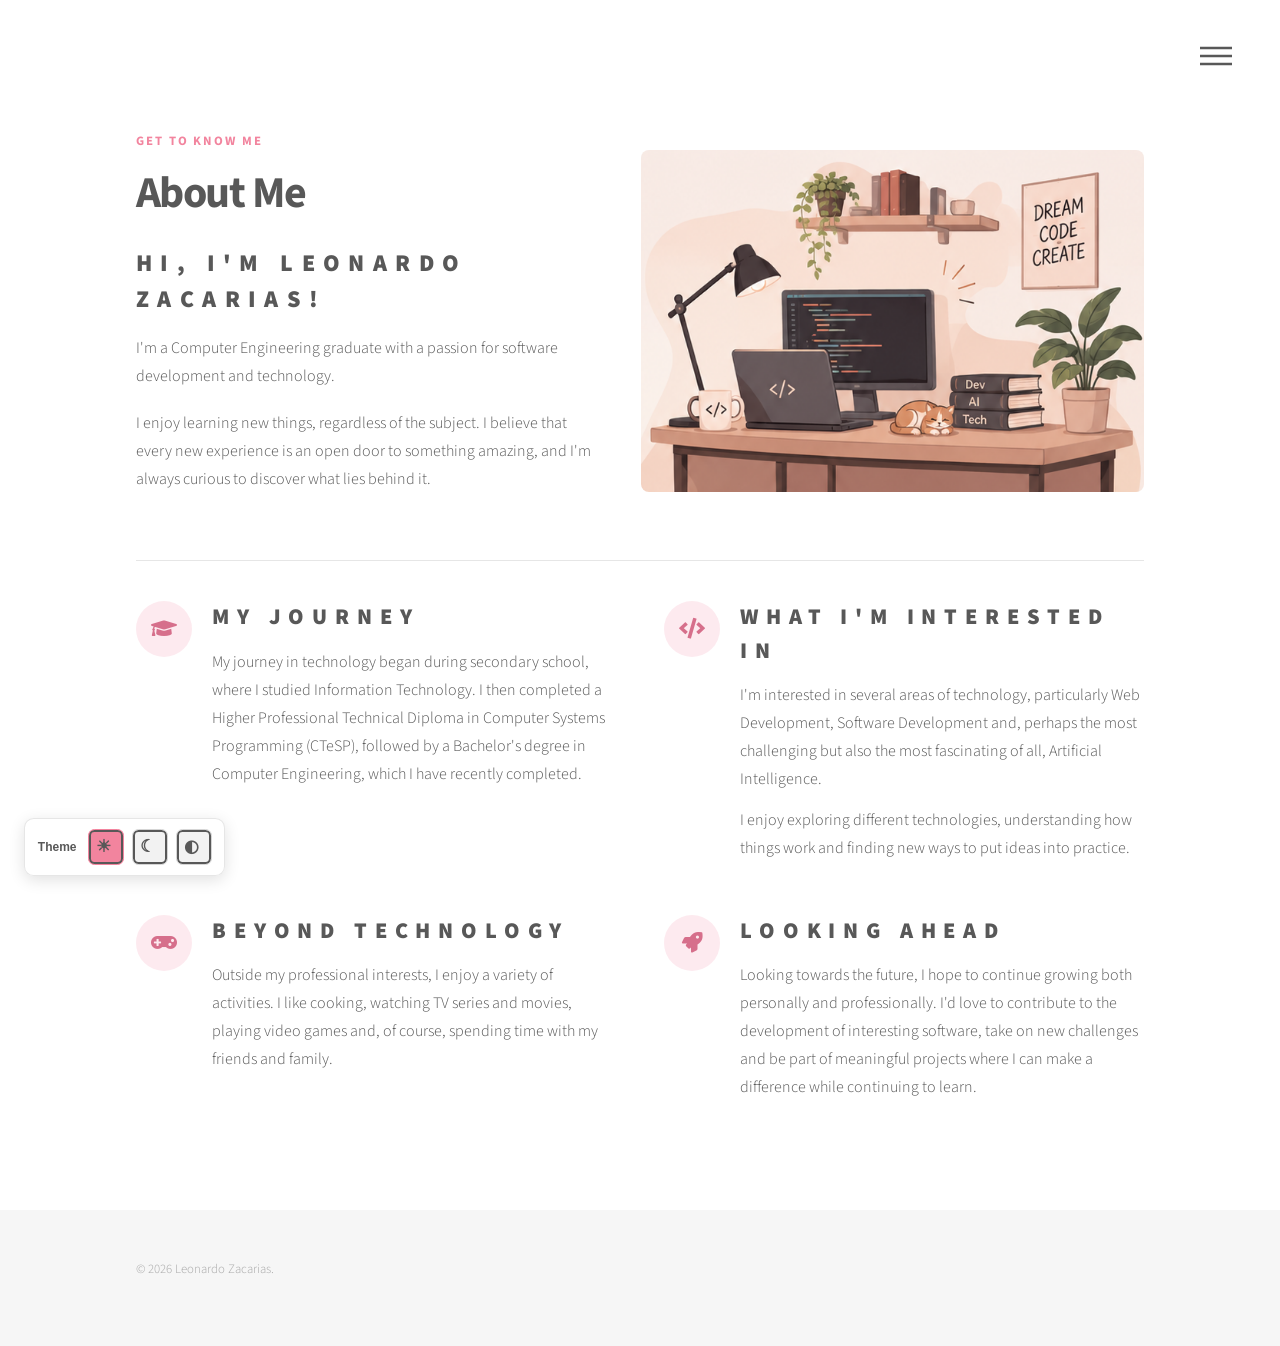
==== commit 77a537d2: "Update about.html" ====
--- a/about.html
+++ b/about.html
@@ -53,7 +53,7 @@
                         <h2>Hi, I'm Leonardo Zacarias!</h2>
 
                         <p>
-                            I'm a Computer Science graduate with a passion
+                            I'm a Computer Engineering graduate with a passion
                             for software development and technology.
                         </p>
 
@@ -86,7 +86,7 @@
                                 school, where I studied Information Technology.
                                 I then completed a Higher Professional Technical
                                 Diploma in Computer Systems Programming (CTeSP),
-                                followed by a Bachelor's degree in Computer Science,
+                                followed by a Bachelor's degree in Computer Engineering,
                                 which I have recently completed.
                             </p>
                         </div>
